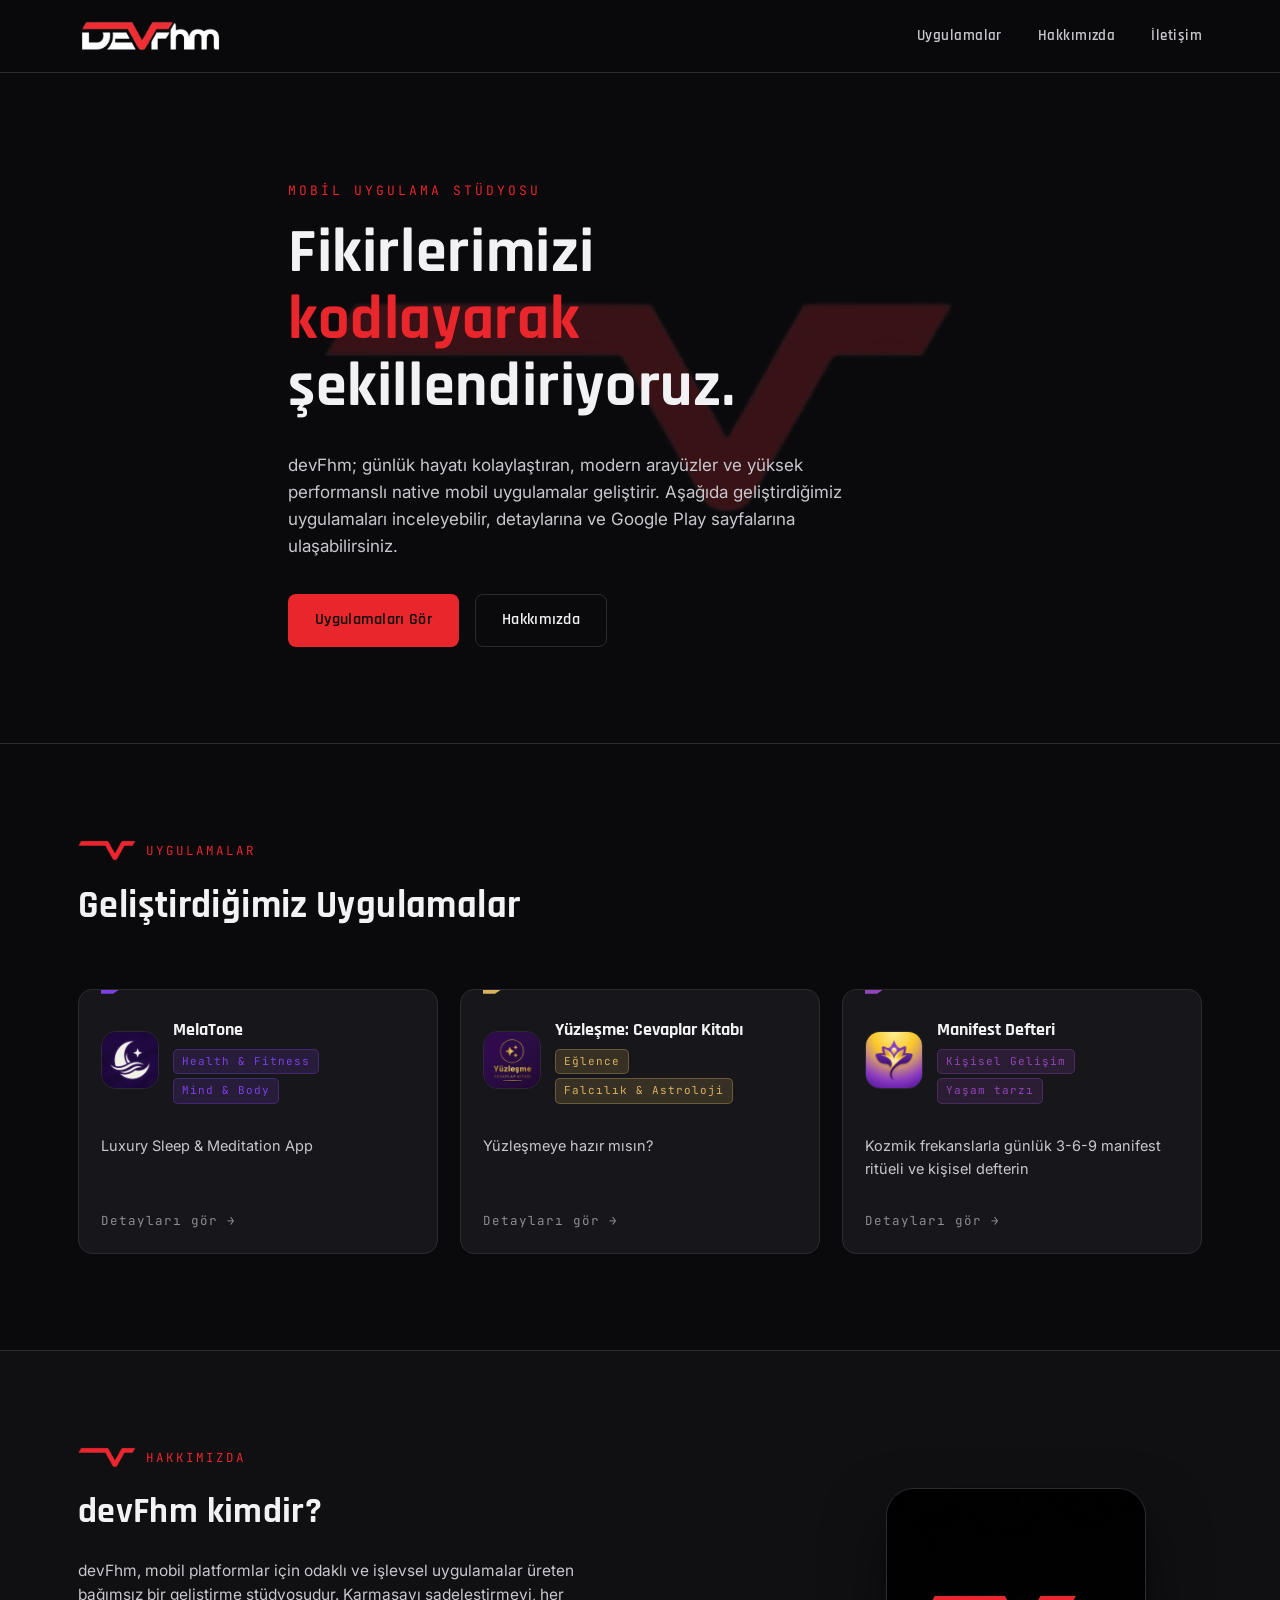
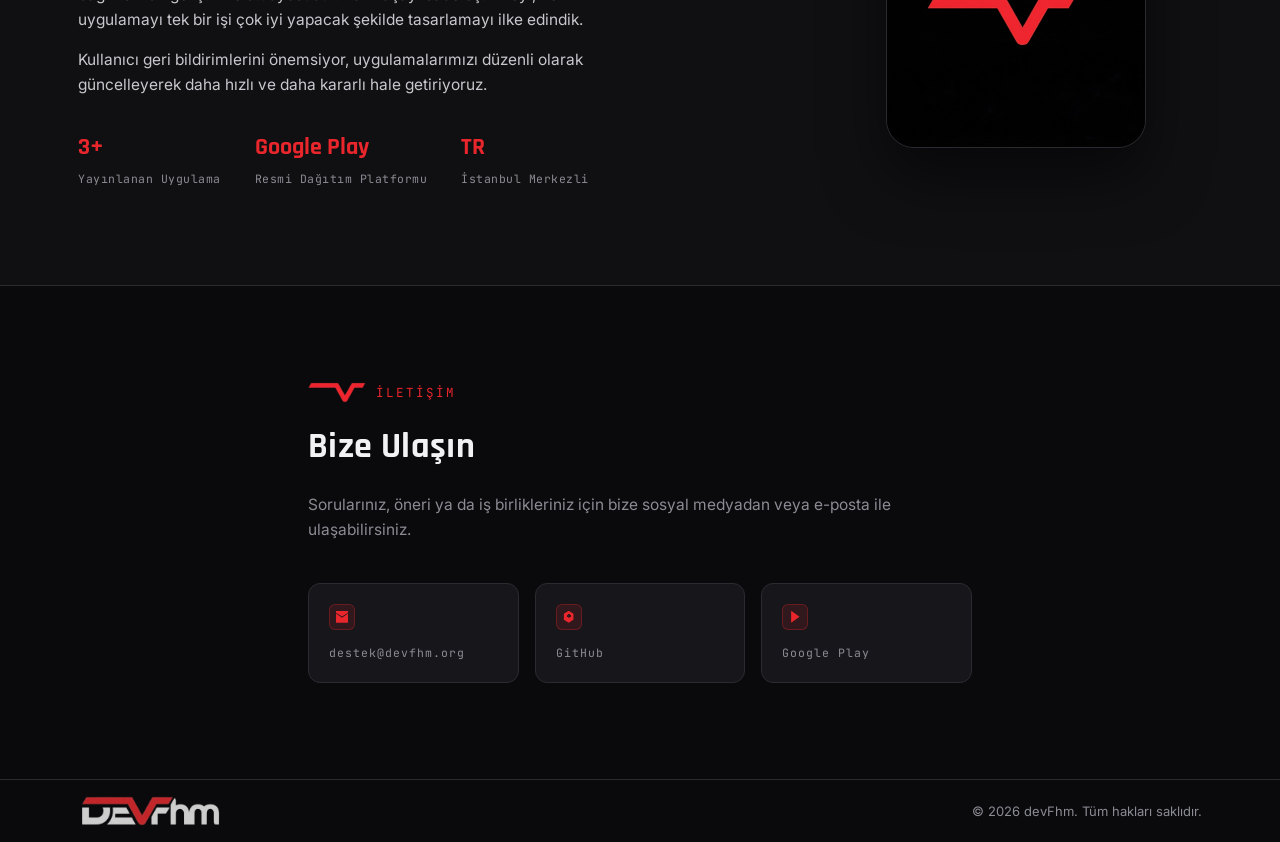
==== index.html @ 11f58dce "Add files via upload" ====
<!DOCTYPE html>
<html lang="tr">
<head>
<meta charset="UTF-8">
<meta name="viewport" content="width=device-width, initial-scale=1.0">
<title>devFhm — Mobil Uygulama Stüdyosu</title>
<meta name="description" content="devFhm tarafından geliştirilen mobil uygulamalar, Google Play indirme bağlantıları ve stüdyo hakkında bilgiler.">
<link rel="icon" type="image/png" href="assets/icon.png">
<link rel="preconnect" href="https://fonts.googleapis.com">
<link href="https://fonts.googleapis.com/css2?family=Rajdhani:wght@500;600;700&family=Inter:wght@400;500;600&family=JetBrains+Mono:wght@400;500&display=swap" rel="stylesheet">
<link rel="stylesheet" href="css/style.css">
</head>
<body>

<!-- ============ ÜST BANT / NAV ============ -->
<header class="site-header" id="top">
  <div class="wrap header-inner">
    <a href="#top" class="brand">
      <img src="assets/logo-c-bg.png" alt="devFhm" class="brand-logo">
    </a>
    <nav class="main-nav" id="mainNav">
      <a href="#apps">Uygulamalar</a>
      <a href="#about">Hakkımızda</a>
      <a href="#contact">İletişim</a>
    </nav>
    <button class="nav-toggle" id="navToggle" aria-label="Menüyü aç" aria-expanded="false">
      <span></span><span></span><span></span>
    </button>
  </div>
</header>

<!-- ============ HERO ============ -->
<section class="hero">
  <div class="hero-chevrons" aria-hidden="true">
    <img src="assets/icon-bg.png" alt="">
  </div>
  <div class="wrap hero-inner">
    <p class="eyebrow">MOBİL UYGULAMA STÜDYOSU</p>
    <h1>Fikirlerimizi<br><span>kodlayarak</span> şekillendiriyoruz.</h1>
    <p class="hero-sub">devFhm; günlük hayatı kolaylaştıran, modern arayüzler ve yüksek performanslı native mobil uygulamalar geliştirir. Aşağıda geliştirdiğimiz uygulamaları inceleyebilir, detaylarına ve Google Play sayfalarına ulaşabilirsiniz.</p>
    <div class="hero-actions">
      <a href="#apps" class="btn btn-primary">Uygulamaları Gör</a>
      <a href="#about" class="btn btn-ghost">Hakkımızda</a>
    </div>
  </div>
</section>

<!-- ============ UYGULAMALAR ============ -->
<section class="apps-section" id="apps">
  <div class="wrap">
    <div class="section-head">
      <span class="section-tag">UYGULAMALAR</span>
      <h2>Geliştirdiğimiz Uygulamalar</h2>
      <!-- <p class="section-desc">Bir karta tıklayarak ekran görüntülerini, açıklamayı ve Google Play indirme bağlantısını görüntüleyebilirsiniz.</p> -->
    </div>

    <div class="app-grid" id="appGrid">
      <!-- Kartlar js/script.js içindeki APPS dizisinden oluşturulur -->
    </div>
  </div>
</section>

<!-- ============ HAKKIMIZDA ============ -->
<section class="about-section" id="about">
  <div class="wrap about-inner">
    <div class="about-text">
      <span class="section-tag">HAKKIMIZDA</span>
      <h2>devFhm kimdir?</h2>
      <p>devFhm, mobil platformlar için odaklı ve işlevsel uygulamalar üreten bağımsız bir geliştirme stüdyosudur. Karmaşayı sadeleştirmeyi, her uygulamayı tek bir işi çok iyi yapacak şekilde tasarlamayı ilke edindik.</p>
      <p>Kullanıcı geri bildirimlerini önemsiyor, uygulamalarımızı düzenli olarak güncelleyerek daha hızlı ve daha kararlı hale getiriyoruz.</p>
      <div class="about-stats">
        <div class="stat">
          <span class="stat-num">3+</span>
          <span class="stat-label">Yayınlanan Uygulama</span>
        </div>
        <div class="stat">
          <span class="stat-num">Google Play</span>
          <span class="stat-label">Resmi Dağıtım Platformu</span>
        </div>
        <div class="stat">
          <span class="stat-num">TR</span>
          <span class="stat-label">İstanbul Merkezli</span>
        </div>
      </div>
    </div>
    <div class="about-visual" aria-hidden="true">
      <img src="assets/icon.png" alt="" class="about-mark">
    </div>
  </div>
</section>

<!-- ============ İLETİŞİM / SOSYAL ============ -->
<section class="contact-section" id="contact">
  <div class="wrap contact-inner">
    <span class="section-tag">İLETİŞİM</span>
    <h2>Bize Ulaşın</h2>
    <p class="section-desc">Sorularınız, öneri ya da iş birlikleriniz için bize sosyal medyadan veya e-posta ile ulaşabilirsiniz.</p>

    <div class="contact-grid">

      <a href="mailto:destek@devfhm.org" class="contact-card" target="_blank" rel="noopener">
        <span class="contact-icon" data-icon="mail"></span>
        <span class="contact-label">destek@devfhm.org</span>
      </a>

      <a href="https://github.com/fahimaltinordu" class="contact-card" target="_blank" rel="noopener">
        <span class="contact-icon" data-icon="github"></span>
        <span class="contact-label">GitHub</span>
      </a>

      <a href="#" class="contact-card" target="_blank" rel="noopener">
        <span class="contact-icon" data-icon="playstore"></span>
        <span class="contact-label">Google Play</span>
      </a>
    </div>
  </div>
</section>

<!-- ============ FOOTER ============ -->
<footer class="site-footer">
  <div class="wrap footer-inner">
    <img src="assets/logo-c-bg.png" alt="devFhm" class="footer-logo">
    <p>&copy; <span id="year"></span> devFhm. Tüm hakları saklıdır.</p>
  </div>
</footer>

<!-- ============ UYGULAMA DETAY MODALI ============ -->
<div class="modal-overlay" id="modalOverlay">
  <div class="modal" role="dialog" aria-modal="true" aria-labelledby="modalTitle">
    <button class="modal-close" id="modalClose" aria-label="Kapat">&times;</button>

    <div class="modal-head">
      <img src="" alt="" class="modal-icon" id="modalIcon">
      <div>
        <h3 id="modalTitle"></h3>
        <p class="modal-tagline" id="modalTagline"></p>
        <span class="modal-tag" id="modalTag1"></span>
        <span class="modal-tag" id="modalTag2"></span>
      </div>

    </div>
    <div class="modal-footer">
      <a href="#" id="modalPlayLink" class="google-play-link" target="_blank" rel="noopener">
        <img src="https://play.google.com/intl/en_us/badges/static/images/badges/en_badge_web_generic.png" alt="Google Play'de Alın" class="google-play-badge">
      </a>
    </div>
    <div class="modal-shots" id="modalShots"></div>

    <div class="modal-body">
      <h4>Açıklama</h4>
      <p id="modalDesc"></p>
    </div>

    
  </div>
</div>

<script src="js/script.js"></script>
</body>
</html>
---- css/style.css ----
/* =========================================================
   devFhm — token sistemi
   ========================================================= */
:root {
  --bg: #0a0a0d;
  --bg-elevated: #101013;
  --surface: #17171b;
  --surface-2: #1e1e23;
  --border: #2a2a30;

  --red: #e8262c;
  --red-dim: #b91e23;
  --red-glow: rgba(232, 38, 44, 0.35);

  --white: #f2f2f4;
  --white-soft: #c7c7cd;
  --muted: #8b8b93;

  --font-display: 'Rajdhani', sans-serif;
  --font-body: 'Inter', sans-serif;
  --font-mono: 'JetBrains Mono', monospace;

  --wrap: 1180px;
  --radius: 14px;
  --chevron-cut: polygon(0 0, 100% 0, 100% 100%, 4% 100%, 0 88%);
}

* { box-sizing: border-box; }
html { scroll-behavior: smooth; }

body {
  margin: 0;
  background: var(--bg);
  color: var(--white);
  font-family: var(--font-body);
  line-height: 1.6;
  -webkit-font-smoothing: antialiased;
}

img { max-width: 100%; display: block; }
a { color: inherit; text-decoration: none; }

.wrap {
  max-width: var(--wrap);
  margin: 0 auto;
  padding: 0 28px;
}

h1, h2, h3, h4 {
  font-family: var(--font-display);
  font-weight: 700;
  margin: 0 0 0.5em;
  letter-spacing: 0.01em;
}

:focus-visible {
  outline: 2px solid var(--red);
  outline-offset: 3px;
}

@media (prefers-reduced-motion: reduce) {
  * { animation-duration: 0.001ms !important; transition-duration: 0.001ms !important; }
}

/* =========================================================
   Yardımcı: chevron/V motifi (marka imzası)
   ========================================================= */
.section-tag {
  width:100%;
  display: inline-flex;
  align-items: center;
  gap: 10px;
  font-family: var(--font-mono);
  font-size: 12.5px;
  letter-spacing: 2px;
  color: var(--red);
  margin-bottom: 14px;
}
.section-tag::before {
  content: url("../assets/icon-bg.png");
  display: inline-block;
  zoom: 0.20; /* Görseli yarı boyutuna indirir (oranı deneme yanılma ile bulmanız gerekir) */
}

/* =========================================================
   Header
   ========================================================= */
.site-header {
  position: sticky;
  top: 0;
  z-index: 100;
  background: rgba(10, 10, 13, 0.82);
  backdrop-filter: blur(10px);
  border-bottom: 1px solid var(--border);
}
.header-inner {
  display: flex;
  align-items: center;
  justify-content: space-between;
  height: 72px;
}
.brand-logo { height: 30px; width: auto; }

.main-nav {
  display: flex;
  gap: 36px;
}
.main-nav a {
  font-family: var(--font-display);
  font-weight: 600;
  font-size: 15px;
  letter-spacing: 0.03em;
  color: var(--white-soft);
  position: relative;
  padding: 6px 0;
  transition: color 0.2s ease;
}
.main-nav a::after {
  content: "";
  position: absolute;
  left: 0; bottom: 0;
  width: 0;
  height: 2px;
  background: var(--red);
  transition: width 0.25s ease;
}
.main-nav a:hover { color: var(--white); }
.main-nav a:hover::after { width: 100%; }

.nav-toggle {
  display: none;
  flex-direction: column;
  justify-content: center;
  gap: 5px;
  width: 40px;
  height: 40px;
  background: none;
  border: none;
  cursor: pointer;
}
.nav-toggle span {
  height: 2px;
  background: var(--white);
  border-radius: 2px;
}

/* =========================================================
   Hero
   ========================================================= */
.hero {
  position: relative;
  overflow: hidden;
  padding: 108px 0 96px;
  border-bottom: 1px solid var(--border);
}
.hero-chevrons {
    position: absolute;
    top: 50%;
    right: 0;
    transform: translate(-50%, -50%);
    width: min(640px, 60vw);
    opacity: 0.20;
    mix-blend-mode: screen;
    pointer-events: none;
}
.hero-chevrons img { width: 100%; height: auto; }

.hero-inner { position: relative; max-width: 760px; }

.eyebrow {
  font-family: var(--font-mono);
  color: var(--red);
  letter-spacing: 3px;
  font-size: 13px;
  margin: 0 0 18px;
}
.hero h1 {
  font-size: clamp(38px, 6vw, 62px);
  line-height: 1.08;
  color: var(--white);
}
.hero h1 span { color: var(--red); }

.hero-sub {
  color: var(--white-soft);
  font-size: 17px;
  max-width: 560px;
  margin-bottom: 34px;
}

.hero-actions { display: flex; gap: 16px; flex-wrap: wrap; }

/* Buttons */
.btn {
  display: inline-flex;
  align-items: center;
  gap: 10px;
  font-family: var(--font-display);
  font-weight: 600;
  font-size: 15.5px;
  letter-spacing: 0.02em;
  padding: 13px 26px;
  border-radius: 8px;
  border: 1px solid transparent;
  cursor: pointer;
  position: relative;
  overflow: hidden;
  transition: transform 0.18s ease, border-color 0.2s ease;
}
.btn-primary {
  background: var(--red);
  color: #0a0a0a;
}
.btn-primary:hover { transform: translateY(-2px); box-shadow: 0 10px 26px var(--red-glow); }
.btn-ghost {
  background: transparent;
  border-color: var(--border);
  color: var(--white);
}
.btn-ghost:hover { border-color: var(--red); color: var(--red); }

.play-icon {
  width: 14px; height: 14px;
  background: currentColor;
  clip-path: polygon(0 0, 100% 50%, 0 100%);
  display: inline-block;
}

/* =========================================================
   Uygulamalar bölümü
   ========================================================= */
.apps-section { padding: 96px 0; }

.section-head { max-width: 640px; margin-bottom: 52px; }
.section-head h2 { font-size: clamp(28px, 3.6vw, 38px); color: var(--white); }
.section-desc { color: var(--muted); font-size: 15.5px; }

.app-grid {
  display: grid;
  grid-template-columns: repeat(auto-fill, minmax(270px, 1fr));
  gap: 22px;
}

.app-card {
  --accent: var(--red); /* JS her kart için bunu kendi rengiyle ezer */
  background: var(--surface);
  border: 1px solid var(--border);
  border-radius: var(--radius);
  padding: 26px 22px 22px;
  cursor: pointer;
  text-align: left;
  color: inherit;
  font: inherit;
  display: flex;
  flex-direction: column;
  gap: 16px;
  transition: border-color 0.2s ease, transform 0.2s ease, background 0.2s ease;
  position: relative;
}
.app-card:hover {
  border-color: var(--accent);
  transform: translateY(-4px);
  background: var(--surface-2);
}
.app-card::before {
  content: "";
  position: absolute;
  top: 0; left: 22px;
  width: 30px; height: 4px;
  background: var(--accent);
  clip-path: polygon(0 0, 60% 0, 40% 100%, 0 100%);
}

.app-card-top { display: flex; align-items: center; gap: 14px; }
.app-icon {
  width: 58px; height: 58px;
  border-radius: 15px;
  overflow: hidden;
  flex-shrink: 0;
  border: 1px solid var(--border);
}
.app-icon img { width: 100%; height: 100%; object-fit: cover; }

.app-name {
  font-family: var(--font-display);
  font-weight: 700;
  font-size: 18px;
  color: var(--white);
}
.app-tag {
  display: inline-block;
  margin-top: 4px;
  font-family: var(--font-mono);
  font-size: 11px;
  letter-spacing: 1px;
  color: var(--accent);
  background: color-mix(in srgb, var(--accent) 16%, transparent);
  border: 1px solid color-mix(in srgb, var(--accent) 32%, transparent);
  padding: 3px 8px;
  border-radius: 5px;
}

.app-tagline {
  color: var(--white-soft);
  font-size: 14.5px;
  flex-grow: 1;
}

.app-card-cta {
  font-family: var(--font-mono);
  font-size: 12.5px;
  letter-spacing: 1px;
  color: var(--muted);
  display: flex;
  align-items: center;
  gap: 8px;
}
.app-card:hover .app-card-cta { color: var(--accent); }

/* =========================================================
   Hakkımızda
   ========================================================= */
.about-section {
  padding: 96px 0;
  background: var(--bg-elevated);
  border-bottom: 1px solid var(--border);
  border-top: 1px solid var(--border);
}
.about-inner {
  display: grid;
  grid-template-columns: 1.3fr 0.7fr;
  gap: 60px;
  align-items: center;
}
.about-text h2 { font-size: clamp(26px, 3.4vw, 36px); color: var(--white); }
.about-text p { color: var(--white-soft); font-size: 15.5px; max-width: 560px; }

.about-stats {
  display: flex;
  gap: 34px;
  margin-top: 30px;
  flex-wrap: wrap;
}
.stat { display: flex; flex-direction: column; gap: 4px; }
.stat-num {
  font-family: var(--font-display);
  font-weight: 700;
  font-size: 24px;
  color: var(--red);
}
.stat-label {
  font-family: var(--font-mono);
  font-size: 11.5px;
  color: var(--muted);
  letter-spacing: 0.5px;
}

.about-visual {
  display: flex;
  align-items: center;
  justify-content: center;
}
.about-mark {
  width: 100%;
  max-width: 260px;
  border-radius: 28px;
  border: 1px solid var(--border);
  box-shadow: 0 30px 60px rgba(0,0,0,0.5);
}

/* =========================================================
   İletişim
   ========================================================= */
.contact-section { padding: 96px 0; }
.contact-inner { max-width: 720px; }
.contact-inner h2 { font-size: clamp(26px, 3.4vw, 36px); }

.contact-grid {
  display: grid;
  grid-template-columns: repeat(auto-fill, minmax(200px, 1fr));
  gap: 16px;
  margin-top: 40px;
  max-width: 900px;
}
.contact-card {
  background: var(--surface);
  border: 1px solid var(--border);
  border-radius: 12px;
  padding: 20px;
  display: flex;
  flex-direction: column;
  gap: 6px;
  transition: border-color 0.2s ease, transform 0.2s ease;
}
.contact-card:hover { border-color: var(--red); transform: translateY(-3px); }

.contact-icon {
  width: 26px; height: 26px;
  margin-bottom: 8px;
  border-radius: 6px;
  background: rgba(232, 38, 44, 0.12);
  border: 1px solid rgba(232, 38, 44, 0.3);
  position: relative;
  flex-shrink: 0;
}
.contact-icon::before {
  content: "";
  position: absolute;
  inset: 6px;
  background: var(--red);
}
/* basit, bağımlılıksız ikon şekilleri (clip-path ile) */
.contact-icon[data-icon="mail"]::before {
  clip-path: polygon(0 0, 100% 0, 100% 100%, 0 100%, 0 22%, 50% 58%, 100% 22%, 100% 16%, 50% 48%, 0 16%);
}
.contact-icon[data-icon="instagram"]::before {
  clip-path: polygon(0 0,100% 0,100% 100%,0 100%);
  -webkit-mask: radial-gradient(circle at 50% 50%, transparent 28%, black 30%);
  mask: radial-gradient(circle at 50% 50%, transparent 28%, black 30%);
}
.contact-icon[data-icon="x"]::before {
  clip-path: polygon(8% 0, 30% 0, 50% 38%, 70% 0, 92% 0, 60% 50%, 92% 100%, 70% 100%, 50% 62%, 30% 100%, 8% 100%, 40% 50%);
}
.contact-icon[data-icon="youtube"]::before {
  clip-path: polygon(0 12%, 0 88%, 100% 88%, 100% 12%);
}
.contact-icon[data-icon="youtube"]::after {
  content: "";
  position: absolute;
  top: 50%; left: 50%;
  width: 0; height: 0;
  border-style: solid;
  border-width: 5px 0 5px 8px;
  border-color: transparent transparent transparent var(--bg-elevated);
  transform: translate(-40%, -50%);
}
.contact-icon[data-icon="github"]::before {
  clip-path: polygon(50% 0%, 90% 25%, 90% 75%, 50% 100%, 10% 75%, 10% 25%);
  -webkit-mask: radial-gradient(circle at 50% 40%, transparent 18%, black 20%);
  mask: radial-gradient(circle at 50% 40%, transparent 18%, black 20%);
}
.contact-icon[data-icon="playstore"]::before {
  clip-path: polygon(15% 0, 15% 100%, 85% 50%);
}

.contact-label {
  font-family: var(--font-mono);
  font-size: 11.5px;
  letter-spacing: 1px;
  color: var(--muted);
}
.contact-value {
  font-family: var(--font-display);
  font-weight: 600;
  font-size: 15px;
  color: var(--white);
}

/* =========================================================
   Footer
   ========================================================= */
.site-footer {
  border-top: 1px solid var(--border);
  padding: 16px 0;
}
.footer-inner {
  display: flex;
  align-items: center;
  justify-content: space-between;
  flex-wrap: wrap;
  gap: 14px;
}
.footer-logo { height: 30px; opacity: 0.8; }
.footer-inner p { color: var(--muted); font-size: 13px; margin: 0; }

/* =========================================================
   Modal
   ========================================================= */
.modal-overlay {
  position: fixed;
  inset: 0;
  background: rgba(5, 5, 7, 0.78);
  backdrop-filter: blur(6px);
  display: flex;
  align-items: center;
  justify-content: center;
  padding: 24px;
  z-index: 1000;
  opacity: 0;
  visibility: hidden;
  transition: opacity 0.22s ease;
}
.modal-overlay.open { opacity: 1; visibility: visible; }

.modal {
  --accent: var(--red); /* JS, açılan uygulamanın kendi rengiyle ezer */
  background: var(--bg-elevated);
  border: 1px solid var(--border);
  border-radius: 18px;
  max-width: 640px;
  width: 100%;
  max-height: 88vh;
  overflow-y: auto;
  padding: 30px;
  position: relative;
  transform: translateY(16px) scale(0.98);
  transition: transform 0.24s ease;
}
.modal-overlay.open .modal { transform: translateY(0) scale(1); }

.modal-close {
  position: absolute;
  top: 18px; right: 18px;
  width: 36px; height: 36px;
  border-radius: 50%;
  border: 1px solid var(--border);
  background: var(--surface);
  color: var(--white);
  font-size: 20px;
  line-height: 1;
  cursor: pointer;
  display: flex;
  align-items: center;
  justify-content: center;
  transition: border-color 0.2s ease, color 0.2s ease;
}
.modal-close:hover { border-color: var(--red); color: var(--red); }

.modal-head {
  display: flex;
  gap: 18px;
  align-items: center;
  padding-right: 20px;
}
.modal-icon {
  width: 72px; height: 72px;
  border-radius: 18px;
  border: 1px solid var(--border);
  flex-shrink: 0;
  object-fit: cover;
}
.modal-head h3 {
  font-size: 22px;
  color: var(--white);
  margin-bottom: 4px;
}
.modal-tagline { color: var(--white-soft); font-size: 14px; margin: 0 0 8px; }
.modal-tag {
  font-family: var(--font-mono);
  font-size: 11px;
  letter-spacing: 1px;
  color: var(--accent);
  background: color-mix(in srgb, var(--accent) 16%, transparent);
  border: 1px solid color-mix(in srgb, var(--accent) 40%, transparent);
  padding: 3px 8px;
  border-radius: 5px;
}

.modal-shots {
  display: flex;
  gap: 14px;
  overflow-x: auto;
  margin: 26px 0;
  padding-bottom: 6px;
  scroll-snap-type: x mandatory;
}
.modal-shots img {
  height: 320px;
  width: auto;
  border-radius: 14px;
  border: 1px solid var(--border);
  scroll-snap-align: start;
  flex-shrink: 0;
}

.modal-body h4 {
  font-family: var(--font-mono);
  font-size: 12px;
  letter-spacing: 1.5px;
  color: var(--muted);
  text-transform: uppercase;
  margin-bottom: 8px;
}
.modal-body p { color: var(--white-soft); font-size: 15px; }

.modal-footer { margin-top: 24px; display: flex; justify-content: center; }
.google-play-link {
  display: inline-block;
  line-height: 0;
  border-radius: 10px;
  transition: transform 0.18s ease, opacity 0.18s ease;
}
.google-play-link:hover { transform: translateY(-2px); opacity: 0.92; }
.google-play-badge {
  height: 58px;
  width: auto;
}

/* =========================================================
   Responsive
   ========================================================= */
@media (max-width: 860px) {
  .about-inner { grid-template-columns: 1fr; }
  .about-visual { order: -1; }
  .about-mark { max-width: 180px; }
}

@media (max-width: 720px) {
  .main-nav {
    position: absolute;
    top: 72px;
    left: 0; right: 0;
    background: var(--bg-elevated);
    border-bottom: 1px solid var(--border);
    flex-direction: column;
    padding: 18px 28px 26px;
    gap: 20px;
    display: none;
  }
  .main-nav.open { display: flex; }
  .nav-toggle { display: flex; }
  .hero { padding: 76px 0 64px; }
  .modal-shots img { height: 240px; }
}

@media (max-width: 480px) {
  .app-grid { grid-template-columns: 1fr; }
  .contact-grid { grid-template-columns: repeat(auto-fill, minmax(150px, 1fr)); }
}
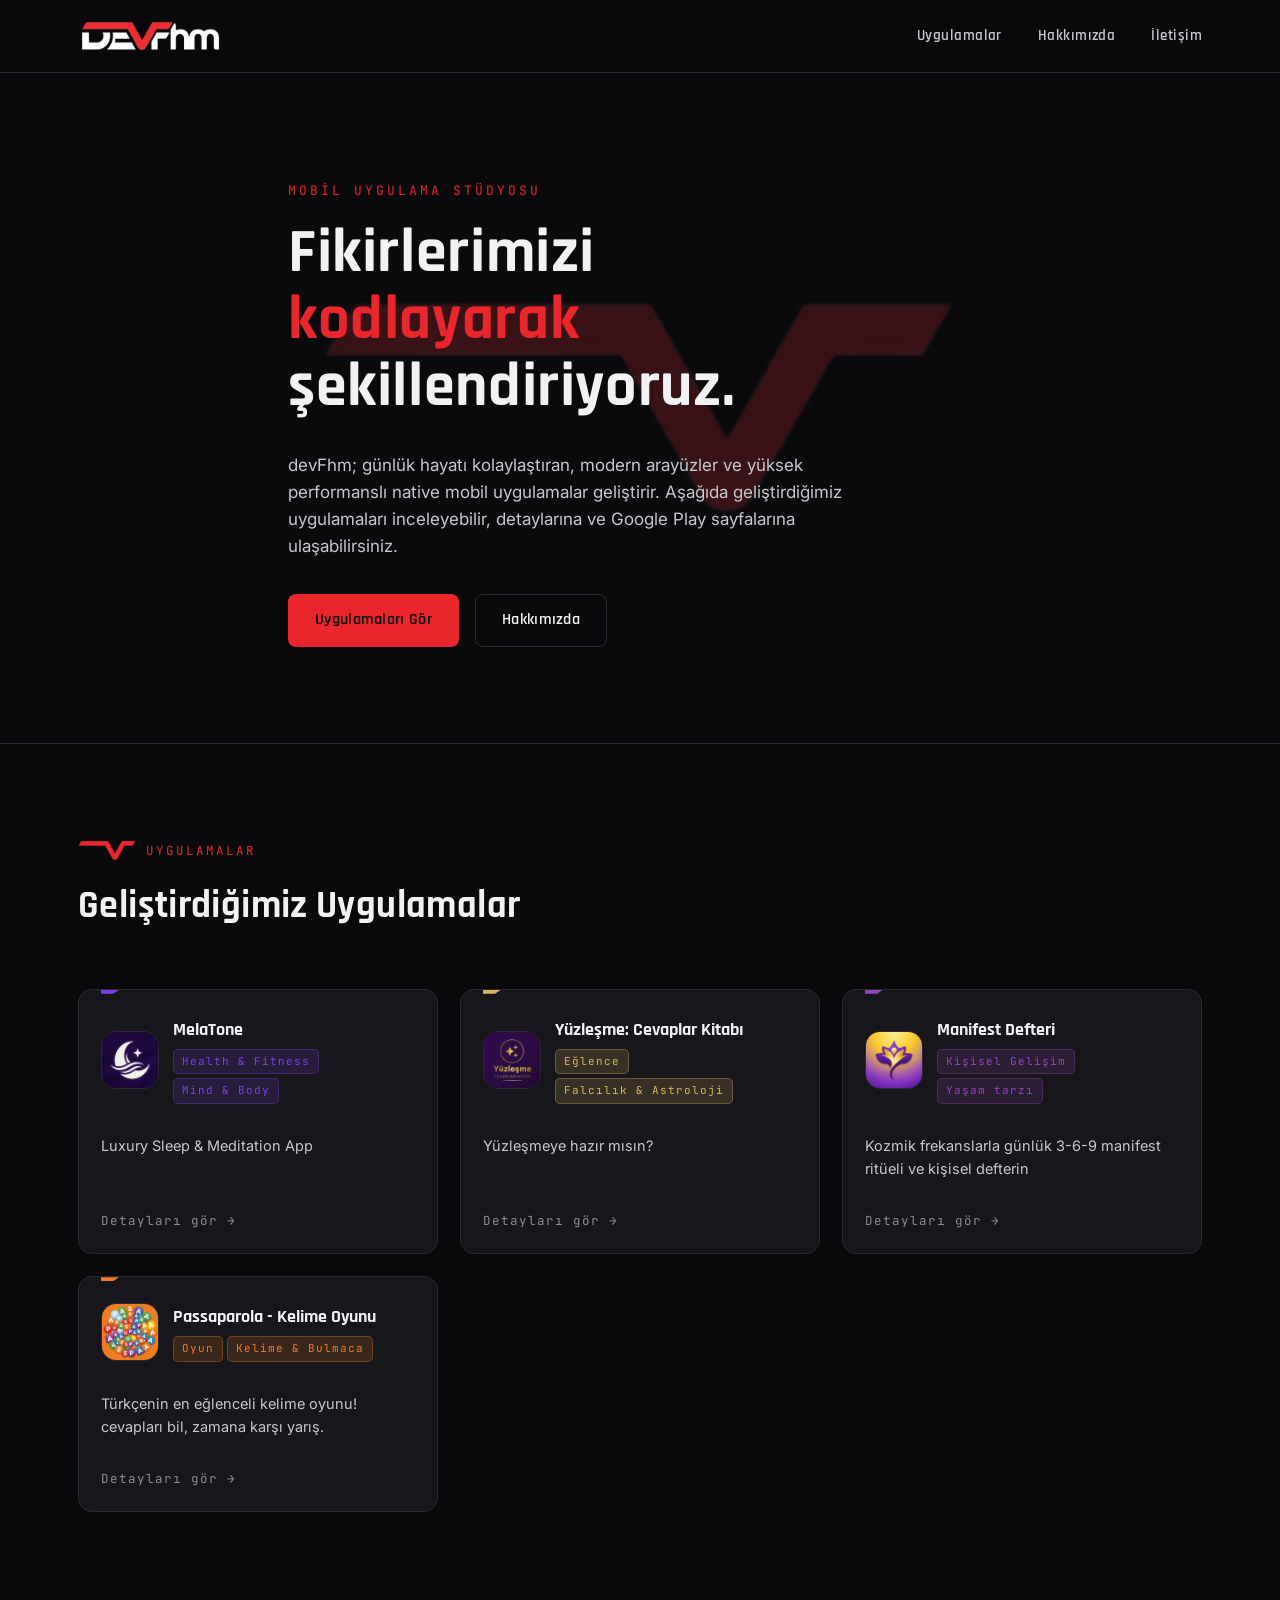
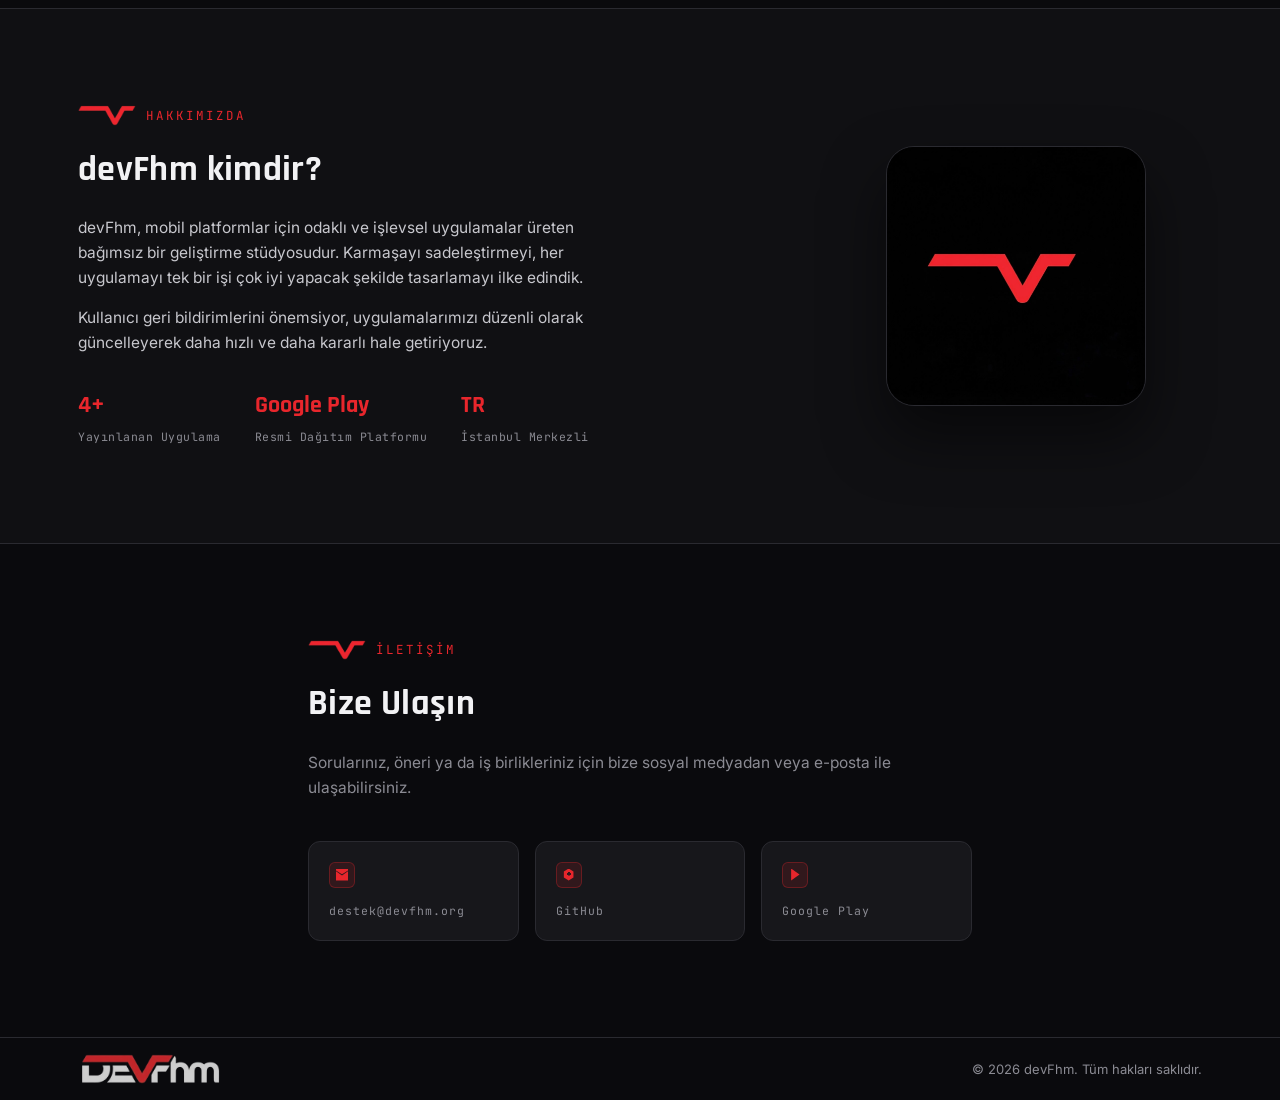
==== commit 7c49333a: "Add files via upload" ====
--- a/index.html
+++ b/index.html
@@ -70,7 +70,7 @@
       <p>Kullanıcı geri bildirimlerini önemsiyor, uygulamalarımızı düzenli olarak güncelleyerek daha hızlı ve daha kararlı hale getiriyoruz.</p>
       <div class="about-stats">
         <div class="stat">
-          <span class="stat-num">3+</span>
+          <span class="stat-num">4+</span>
           <span class="stat-label">Yayınlanan Uygulama</span>
         </div>
         <div class="stat">
@@ -108,7 +108,7 @@
         <span class="contact-label">GitHub</span>
       </a>
 
-      <a href="#" class="contact-card" target="_blank" rel="noopener">
+      <a href="https://play.google.com/store/apps/dev?id=6282354741457417351" class="contact-card" target="_blank" rel="noopener">
         <span class="contact-icon" data-icon="playstore"></span>
         <span class="contact-label">Google Play</span>
       </a>
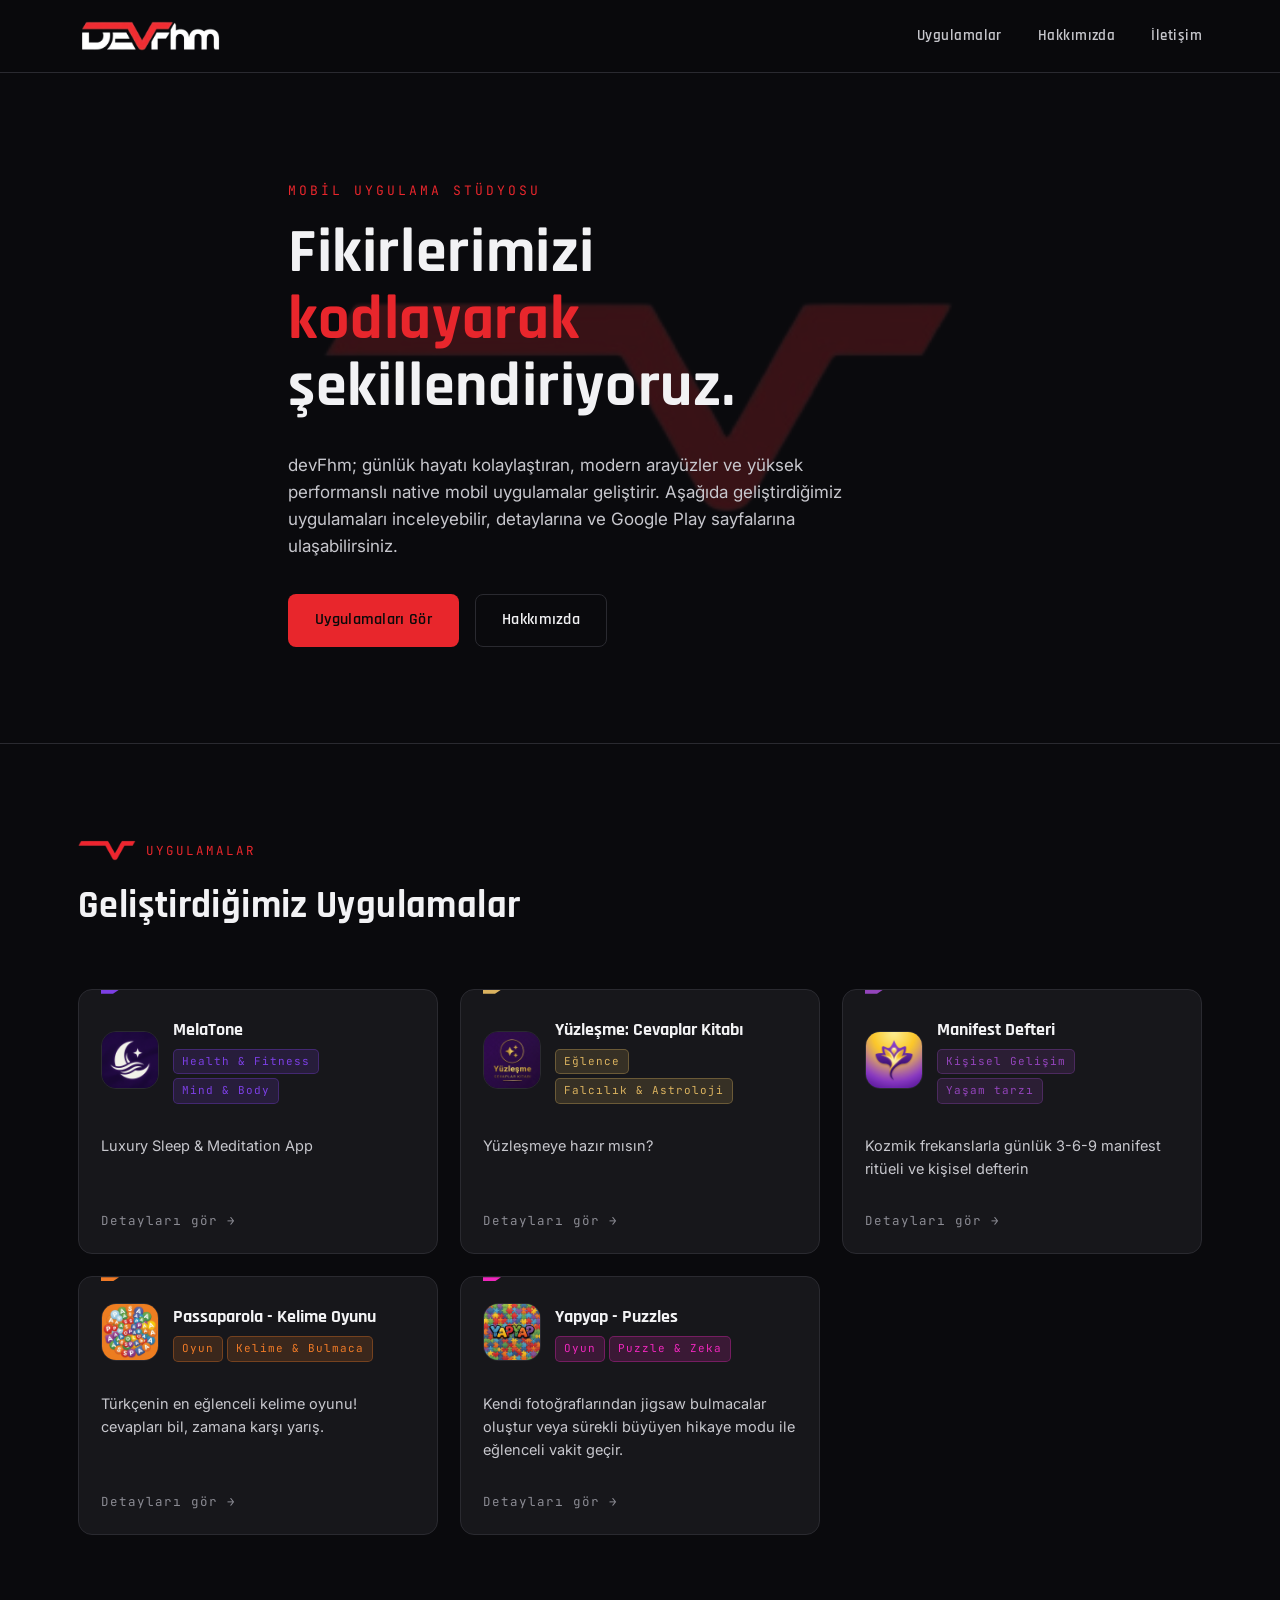
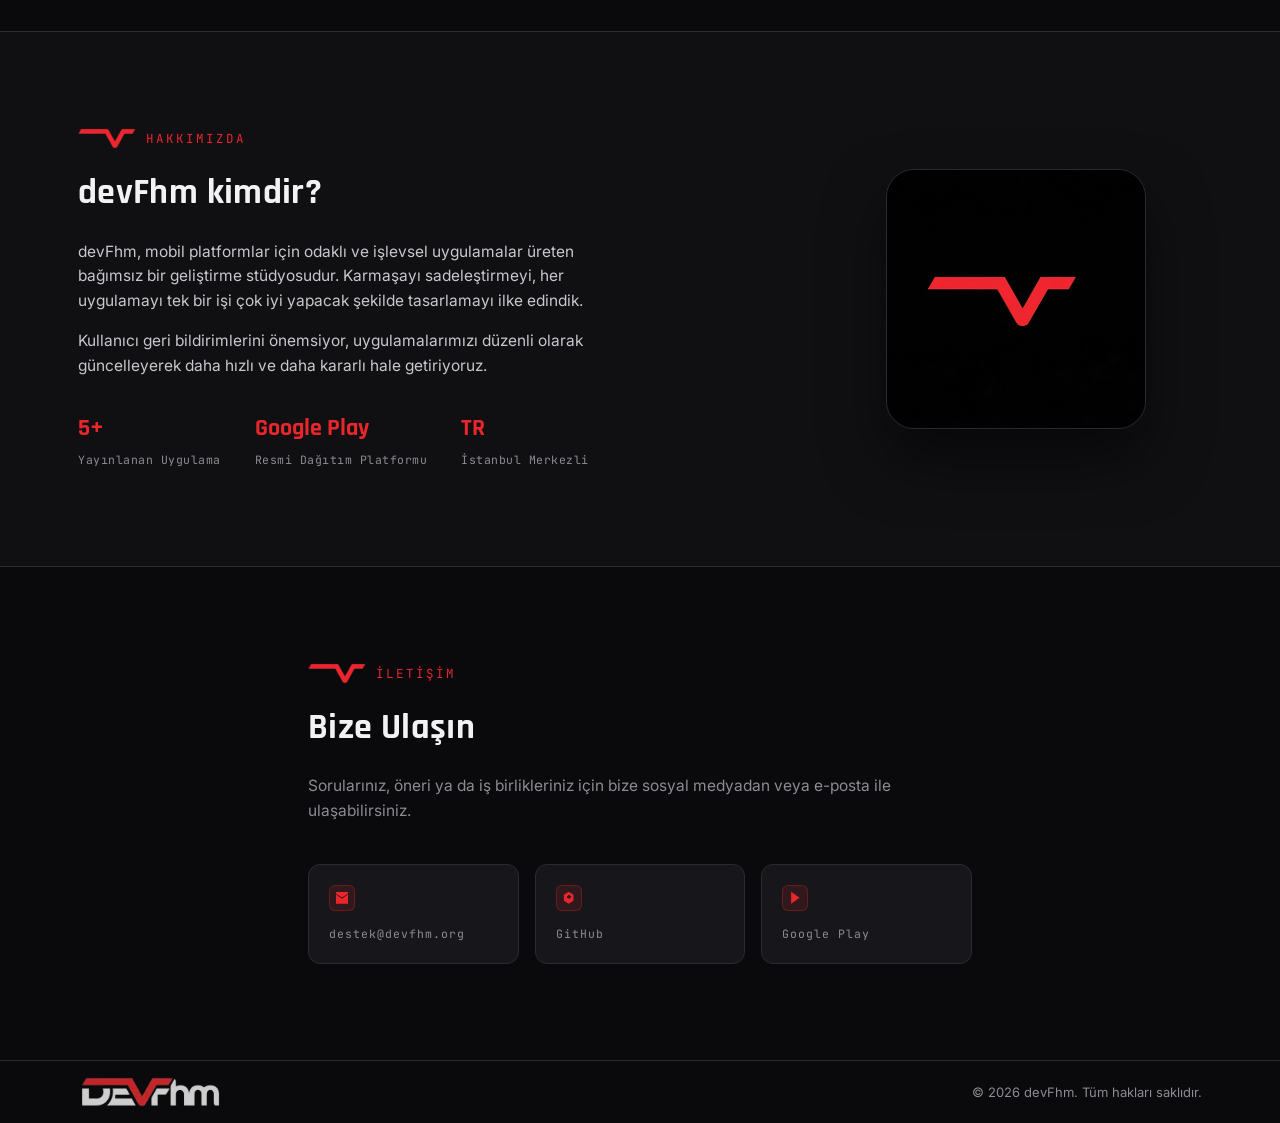
==== commit 35f0d852: "Add files via upload" ====
--- a/index.html
+++ b/index.html
@@ -70,7 +70,7 @@
       <p>Kullanıcı geri bildirimlerini önemsiyor, uygulamalarımızı düzenli olarak güncelleyerek daha hızlı ve daha kararlı hale getiriyoruz.</p>
       <div class="about-stats">
         <div class="stat">
-          <span class="stat-num">4+</span>
+          <span class="stat-num">5+</span>
           <span class="stat-label">Yayınlanan Uygulama</span>
         </div>
         <div class="stat">
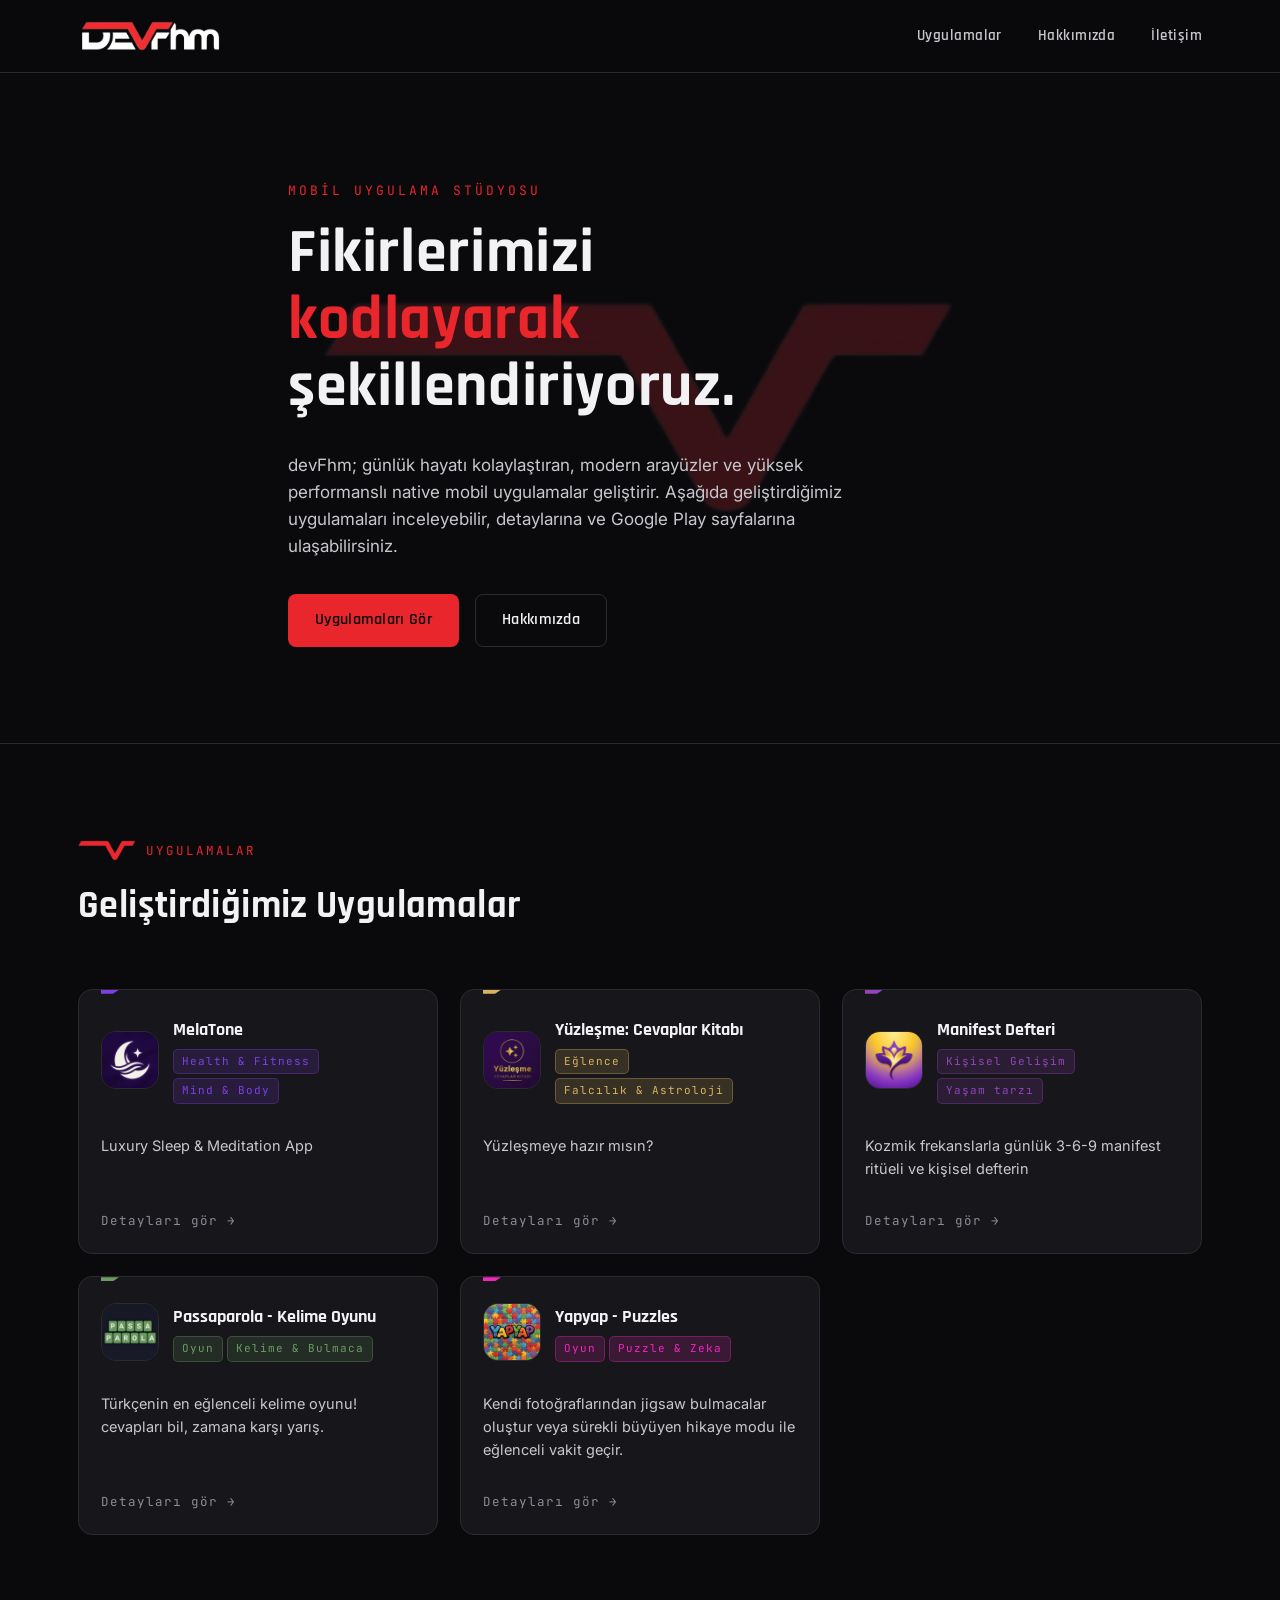
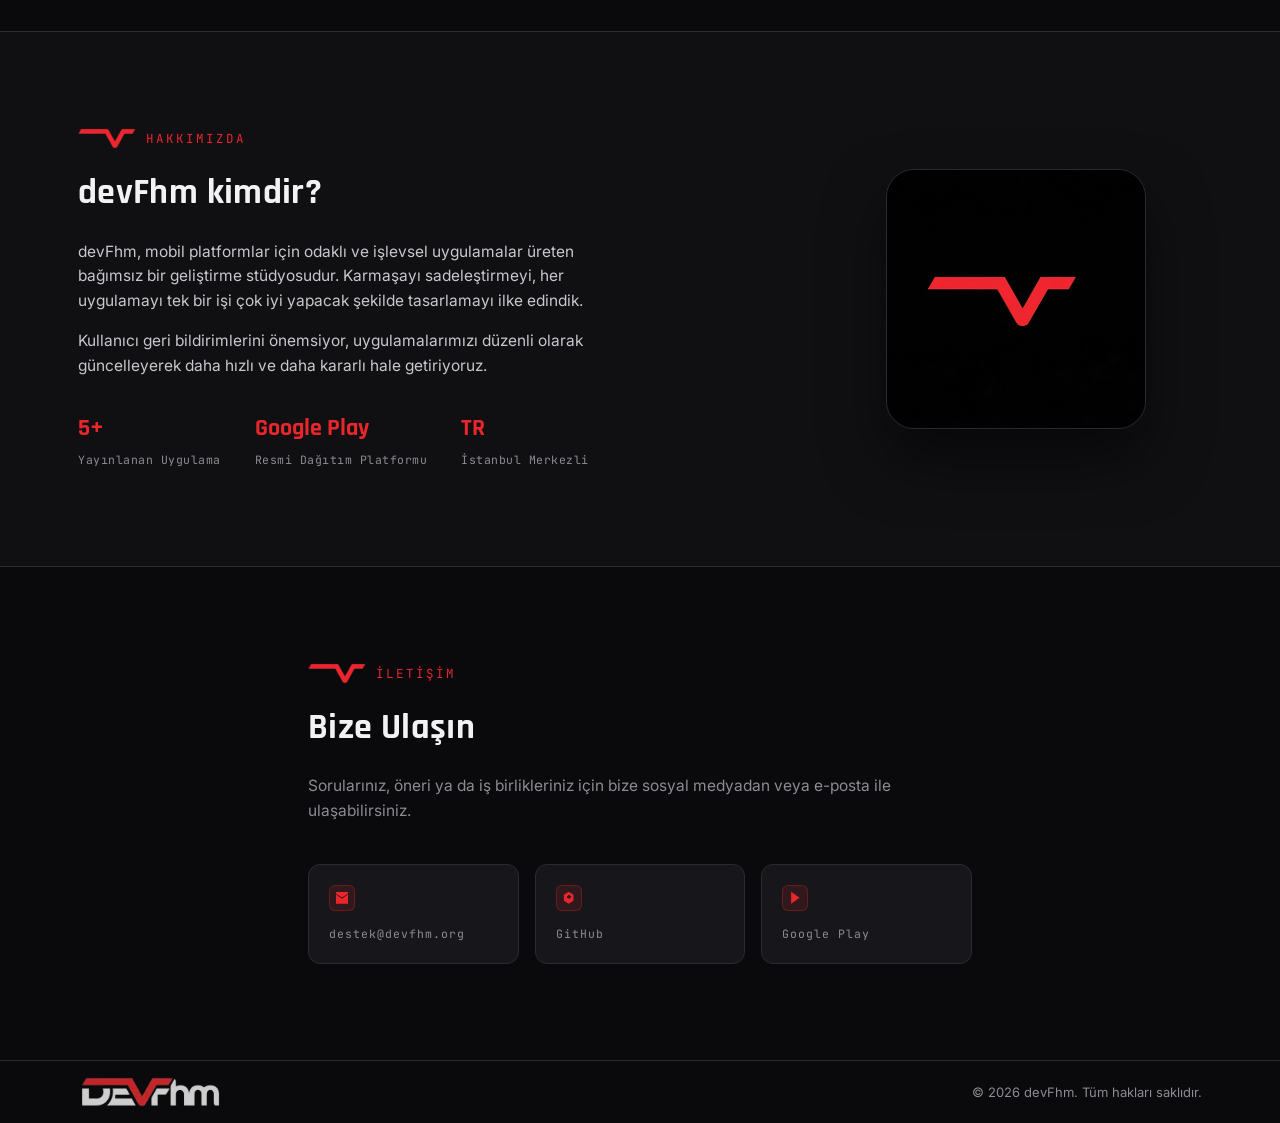
==== commit 296126dd: "Fix HTML closing tag for proper syntax" ====
--- a/index.html
+++ b/index.html
@@ -157,4 +157,4 @@
 
 <script src="js/script.js"></script>
 </body>
-</html>
+</html> 
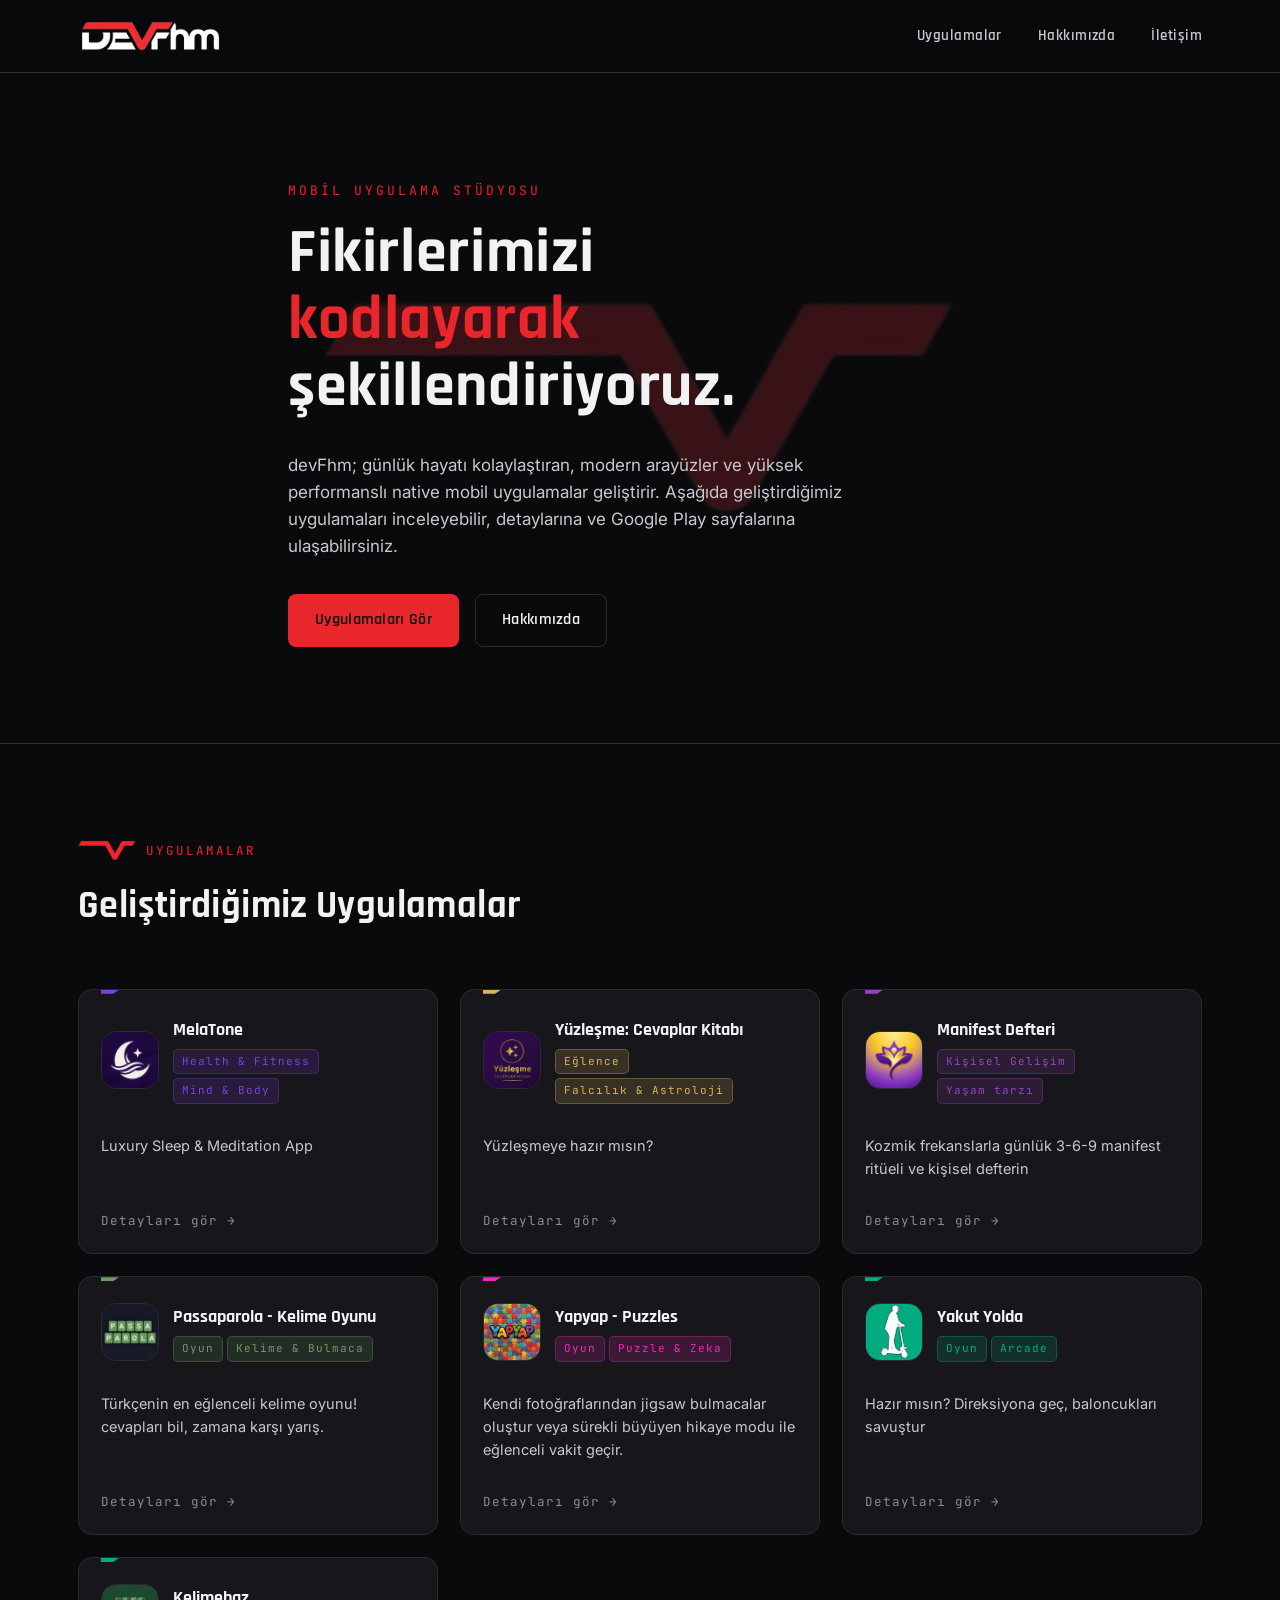
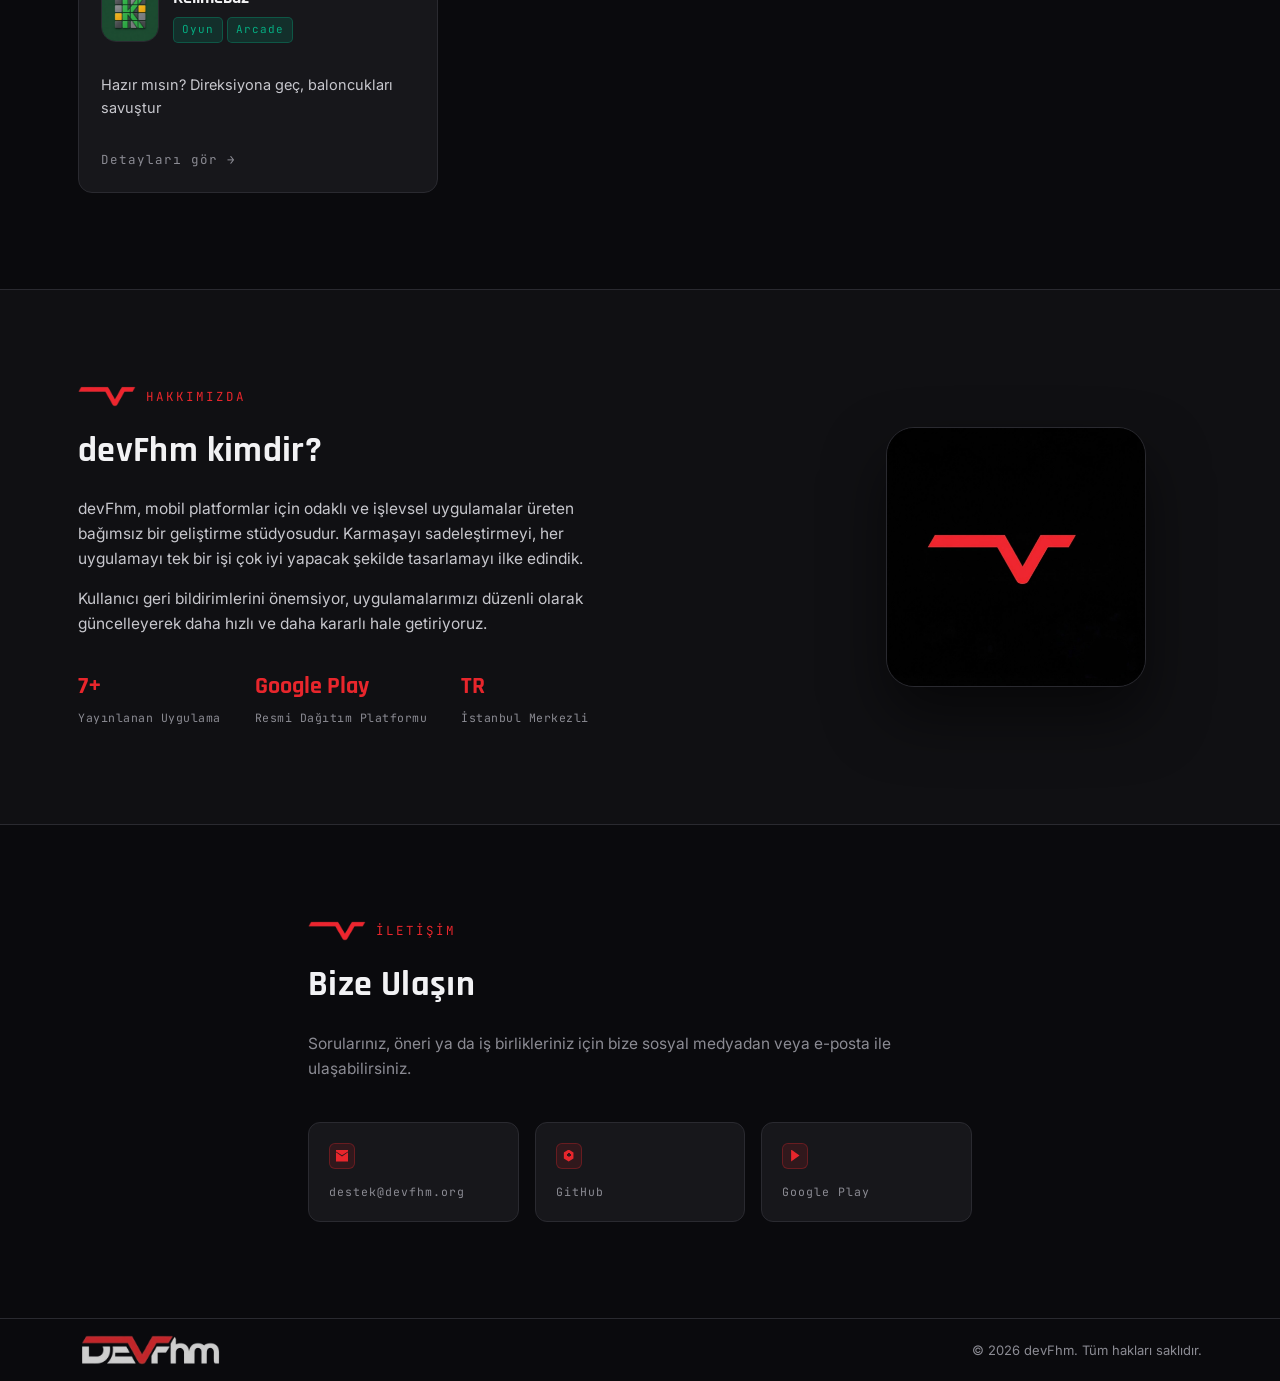
==== commit 975bcac9: "Add files via upload" ====
--- a/index.html
+++ b/index.html
@@ -70,7 +70,7 @@
       <p>Kullanıcı geri bildirimlerini önemsiyor, uygulamalarımızı düzenli olarak güncelleyerek daha hızlı ve daha kararlı hale getiriyoruz.</p>
       <div class="about-stats">
         <div class="stat">
-          <span class="stat-num">5+</span>
+          <span class="stat-num">7+</span>
           <span class="stat-label">Yayınlanan Uygulama</span>
         </div>
         <div class="stat">
@@ -157,4 +157,4 @@
 
 <script src="js/script.js"></script>
 </body>
-</html> 
+</html>
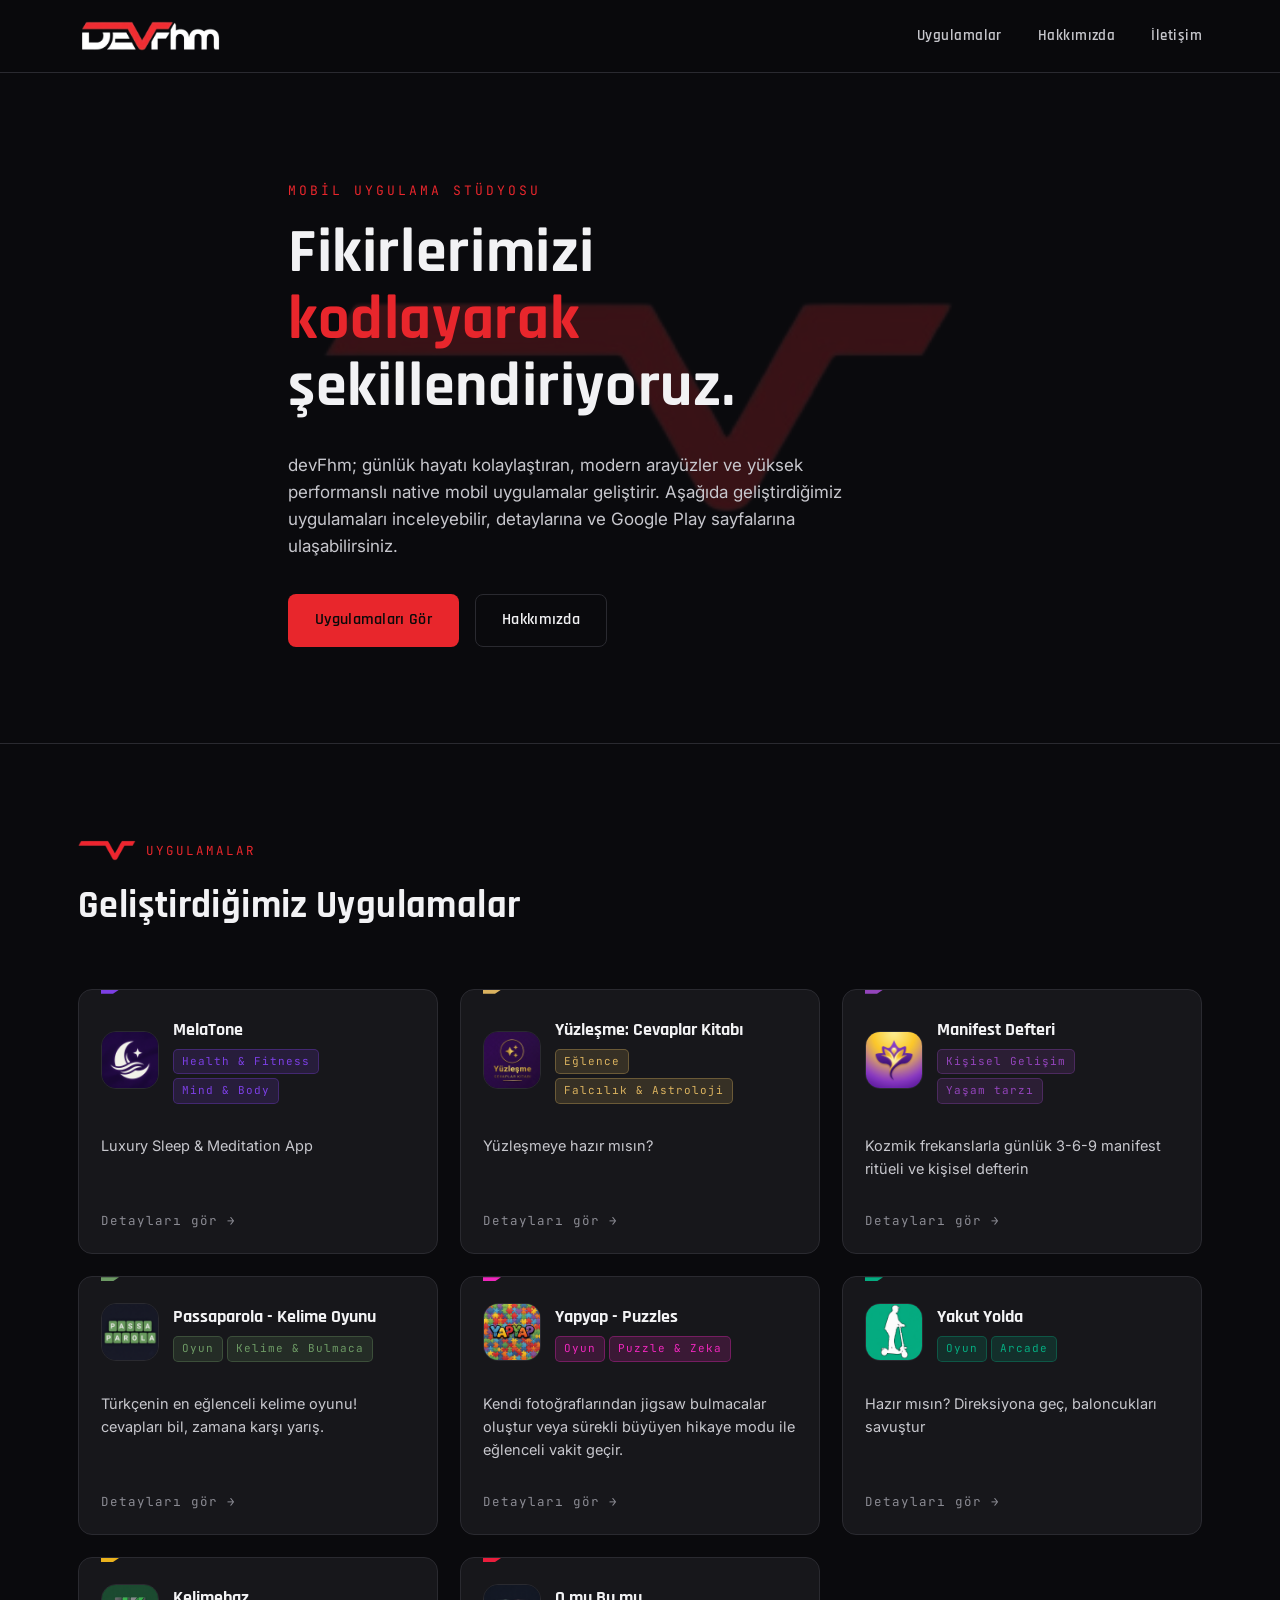
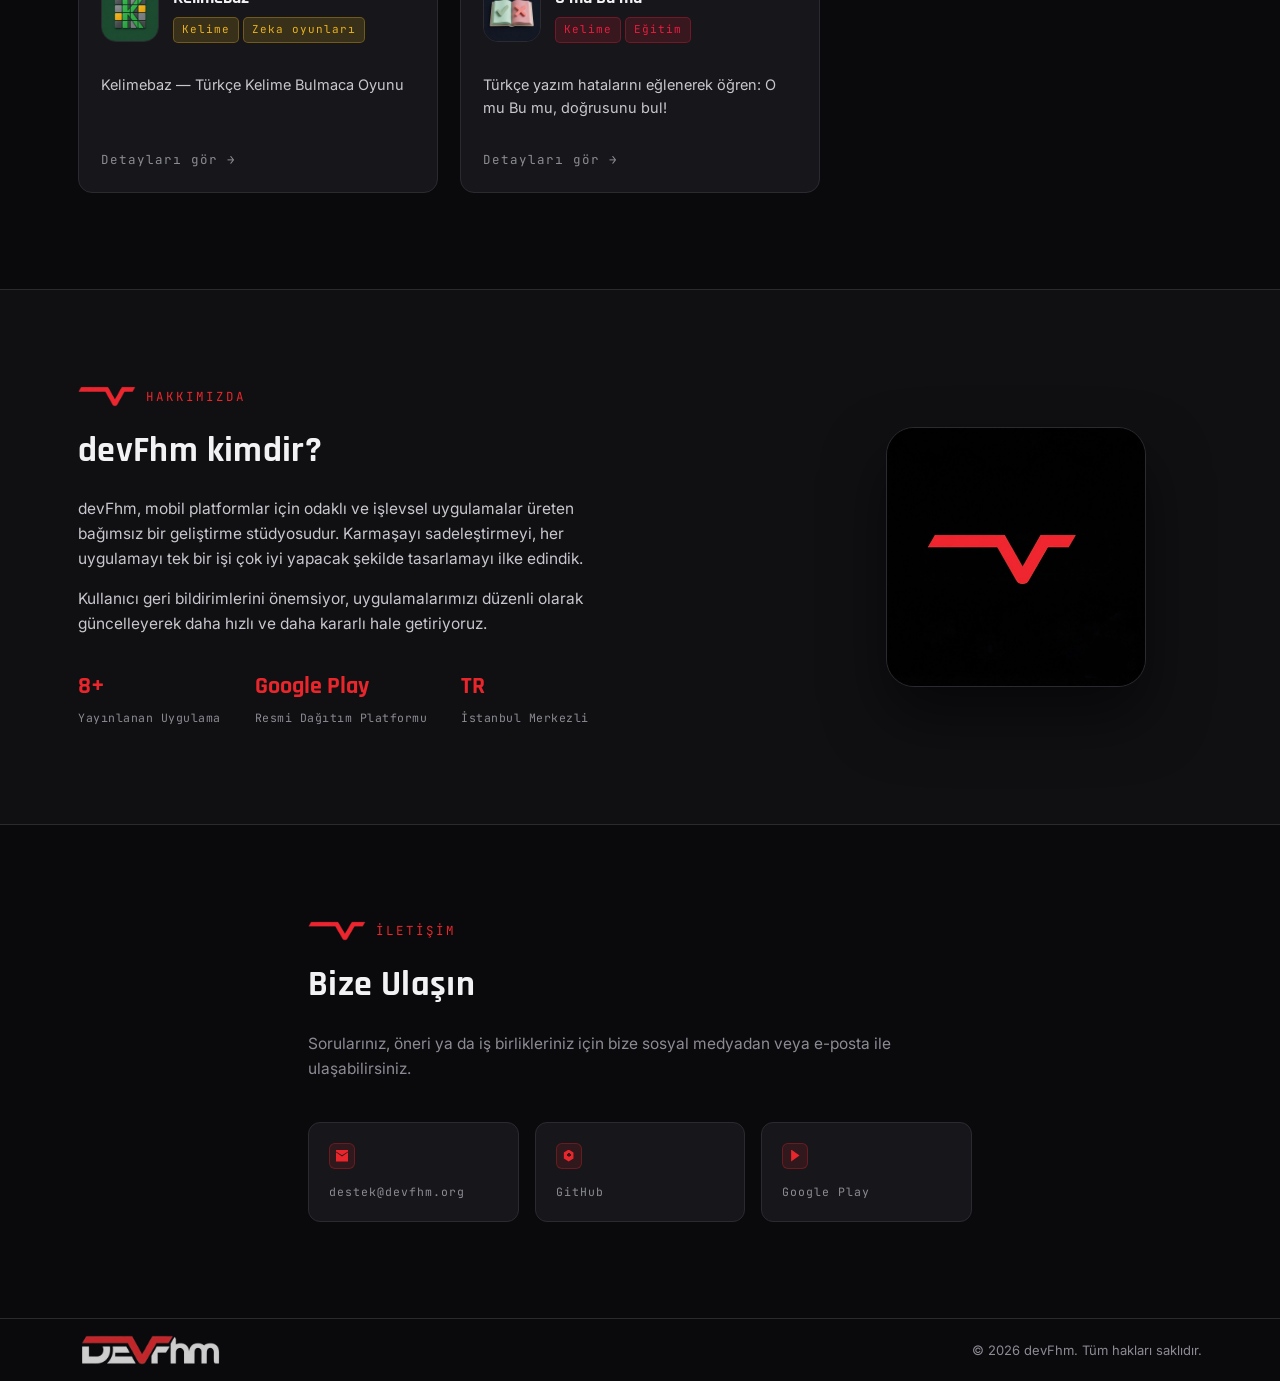
==== commit 09383b92: "Add files via upload" ====
--- a/index.html
+++ b/index.html
@@ -70,7 +70,7 @@
       <p>Kullanıcı geri bildirimlerini önemsiyor, uygulamalarımızı düzenli olarak güncelleyerek daha hızlı ve daha kararlı hale getiriyoruz.</p>
       <div class="about-stats">
         <div class="stat">
-          <span class="stat-num">7+</span>
+          <span class="stat-num">8+</span>
           <span class="stat-label">Yayınlanan Uygulama</span>
         </div>
         <div class="stat">
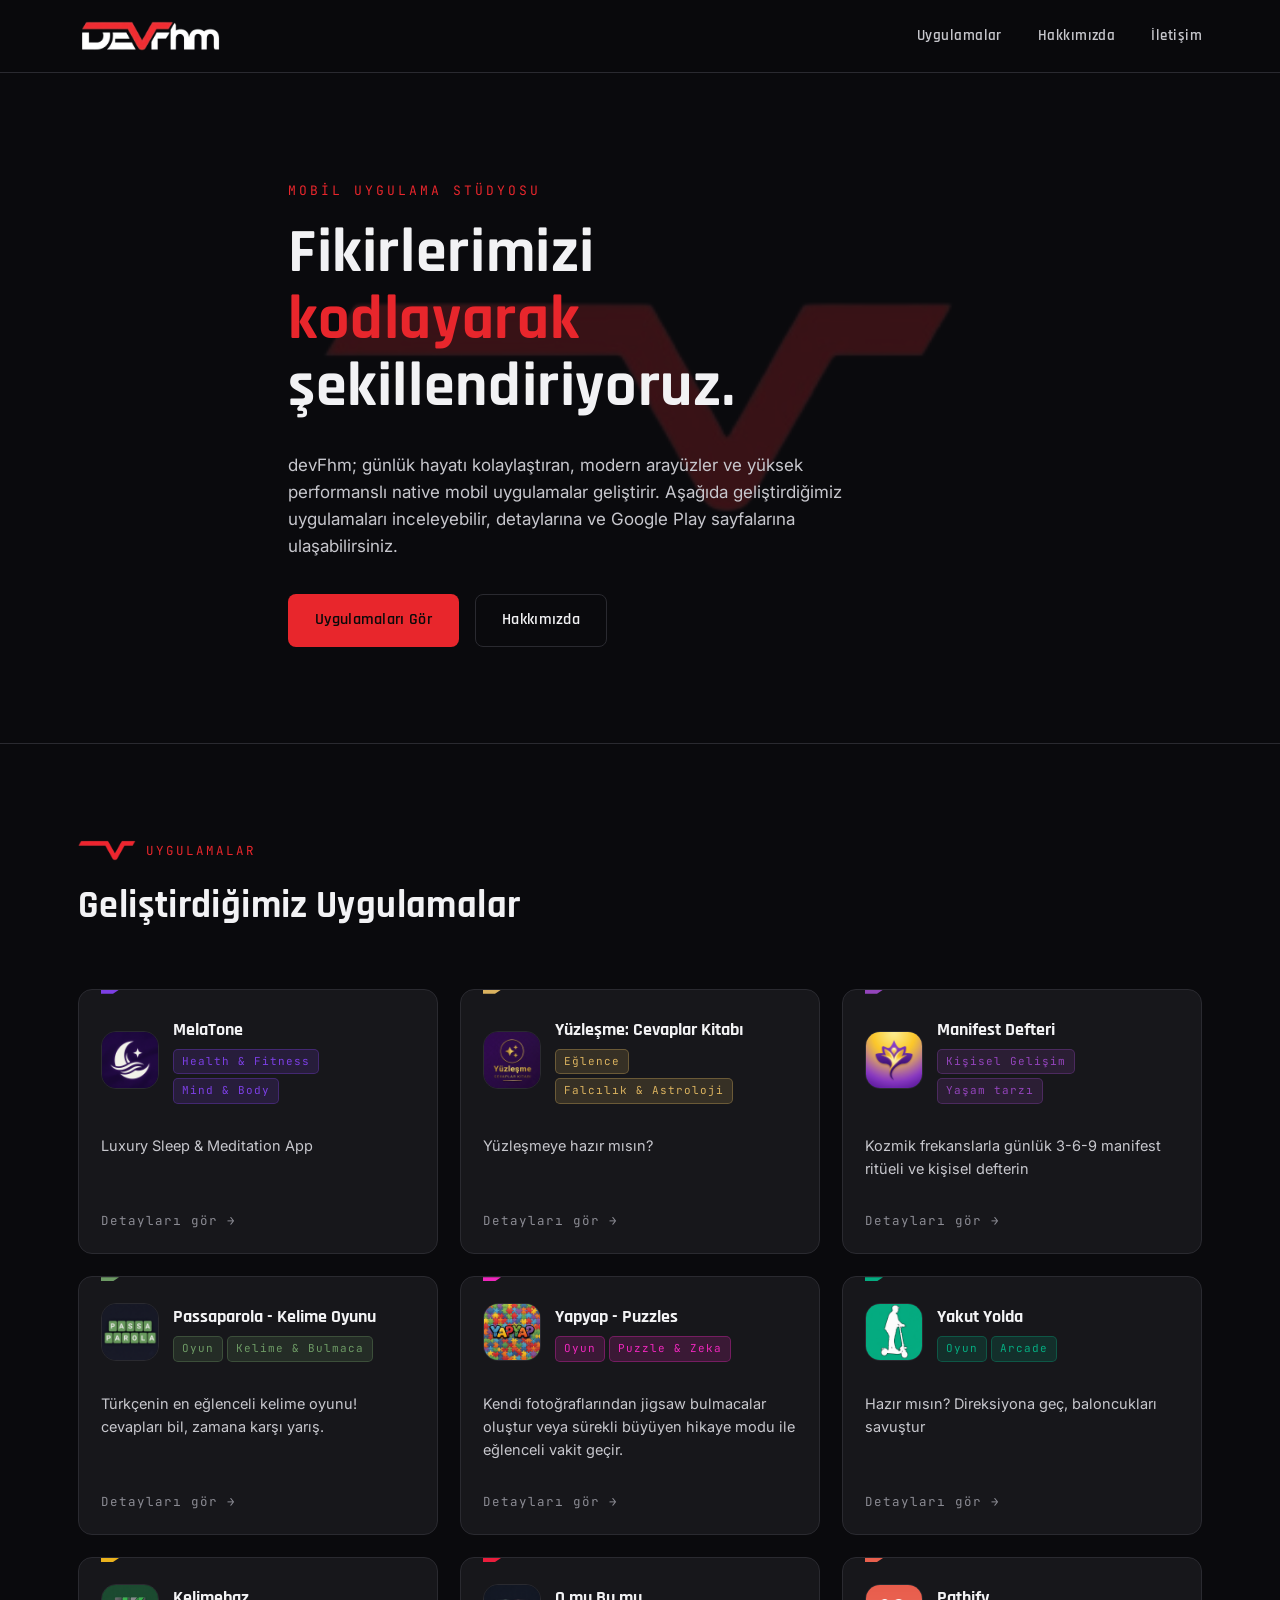
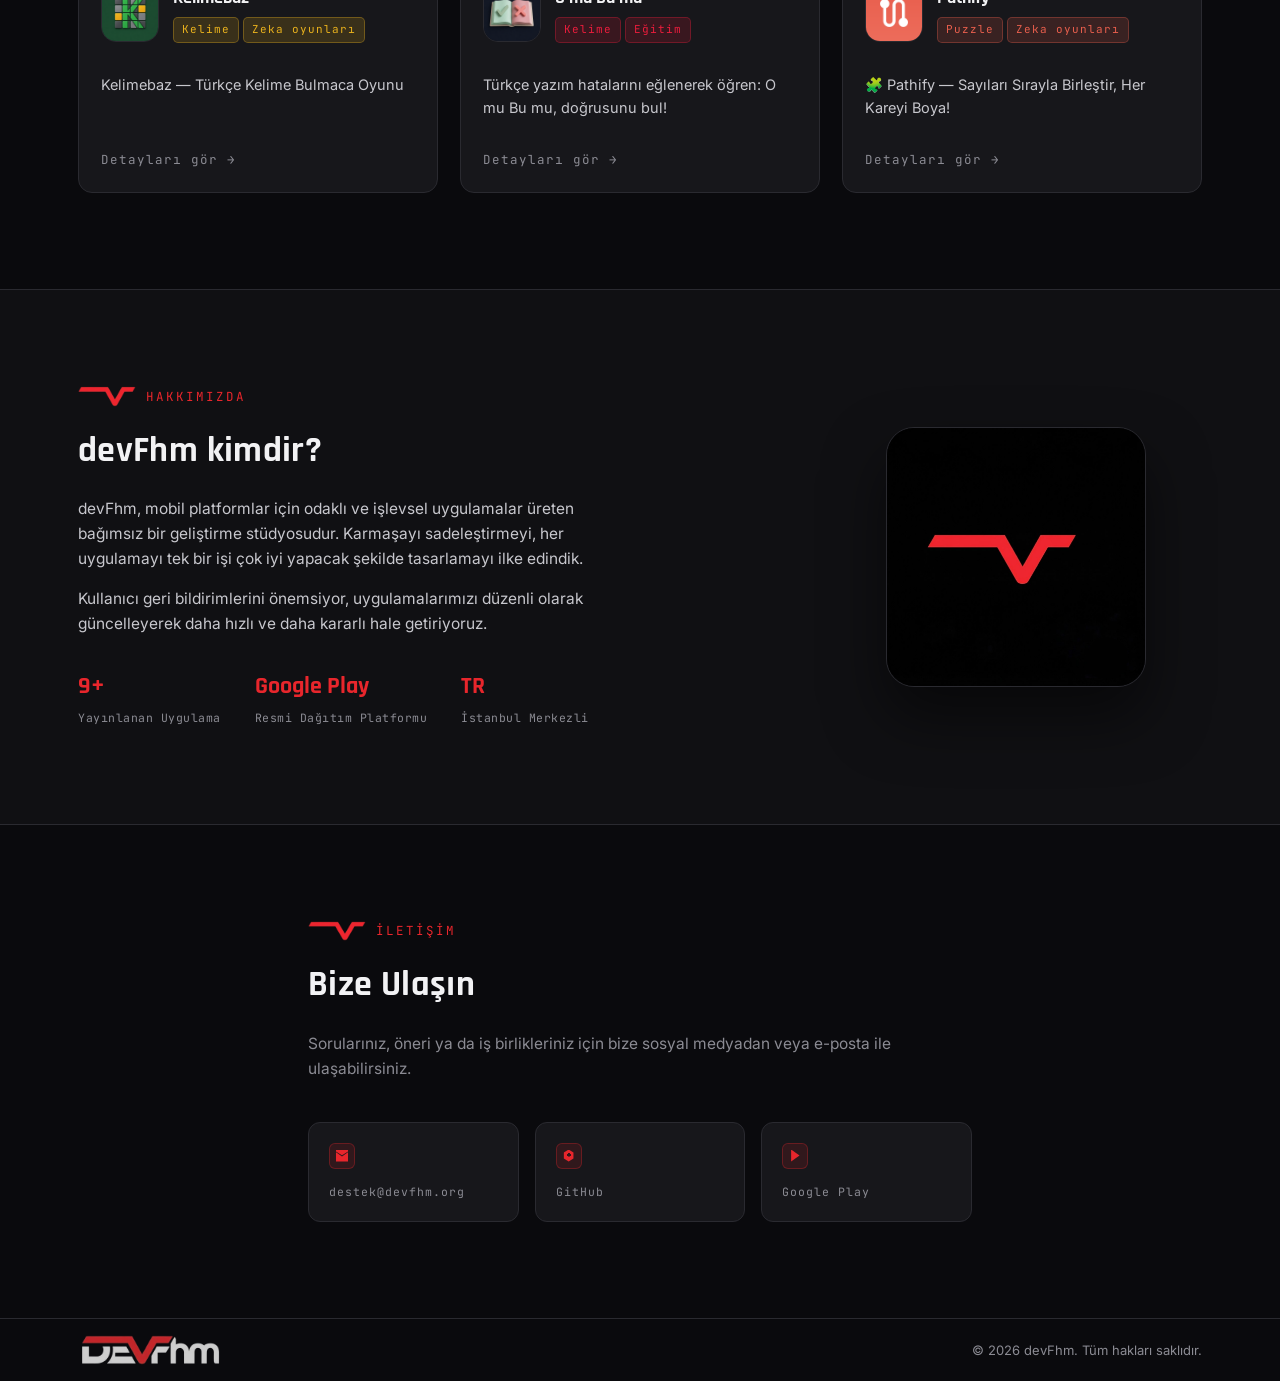
==== commit ecdfebf0: "Add files via upload" ====
--- a/index.html
+++ b/index.html
@@ -70,7 +70,7 @@
       <p>Kullanıcı geri bildirimlerini önemsiyor, uygulamalarımızı düzenli olarak güncelleyerek daha hızlı ve daha kararlı hale getiriyoruz.</p>
       <div class="about-stats">
         <div class="stat">
-          <span class="stat-num">8+</span>
+          <span class="stat-num">9+</span>
           <span class="stat-label">Yayınlanan Uygulama</span>
         </div>
         <div class="stat">
